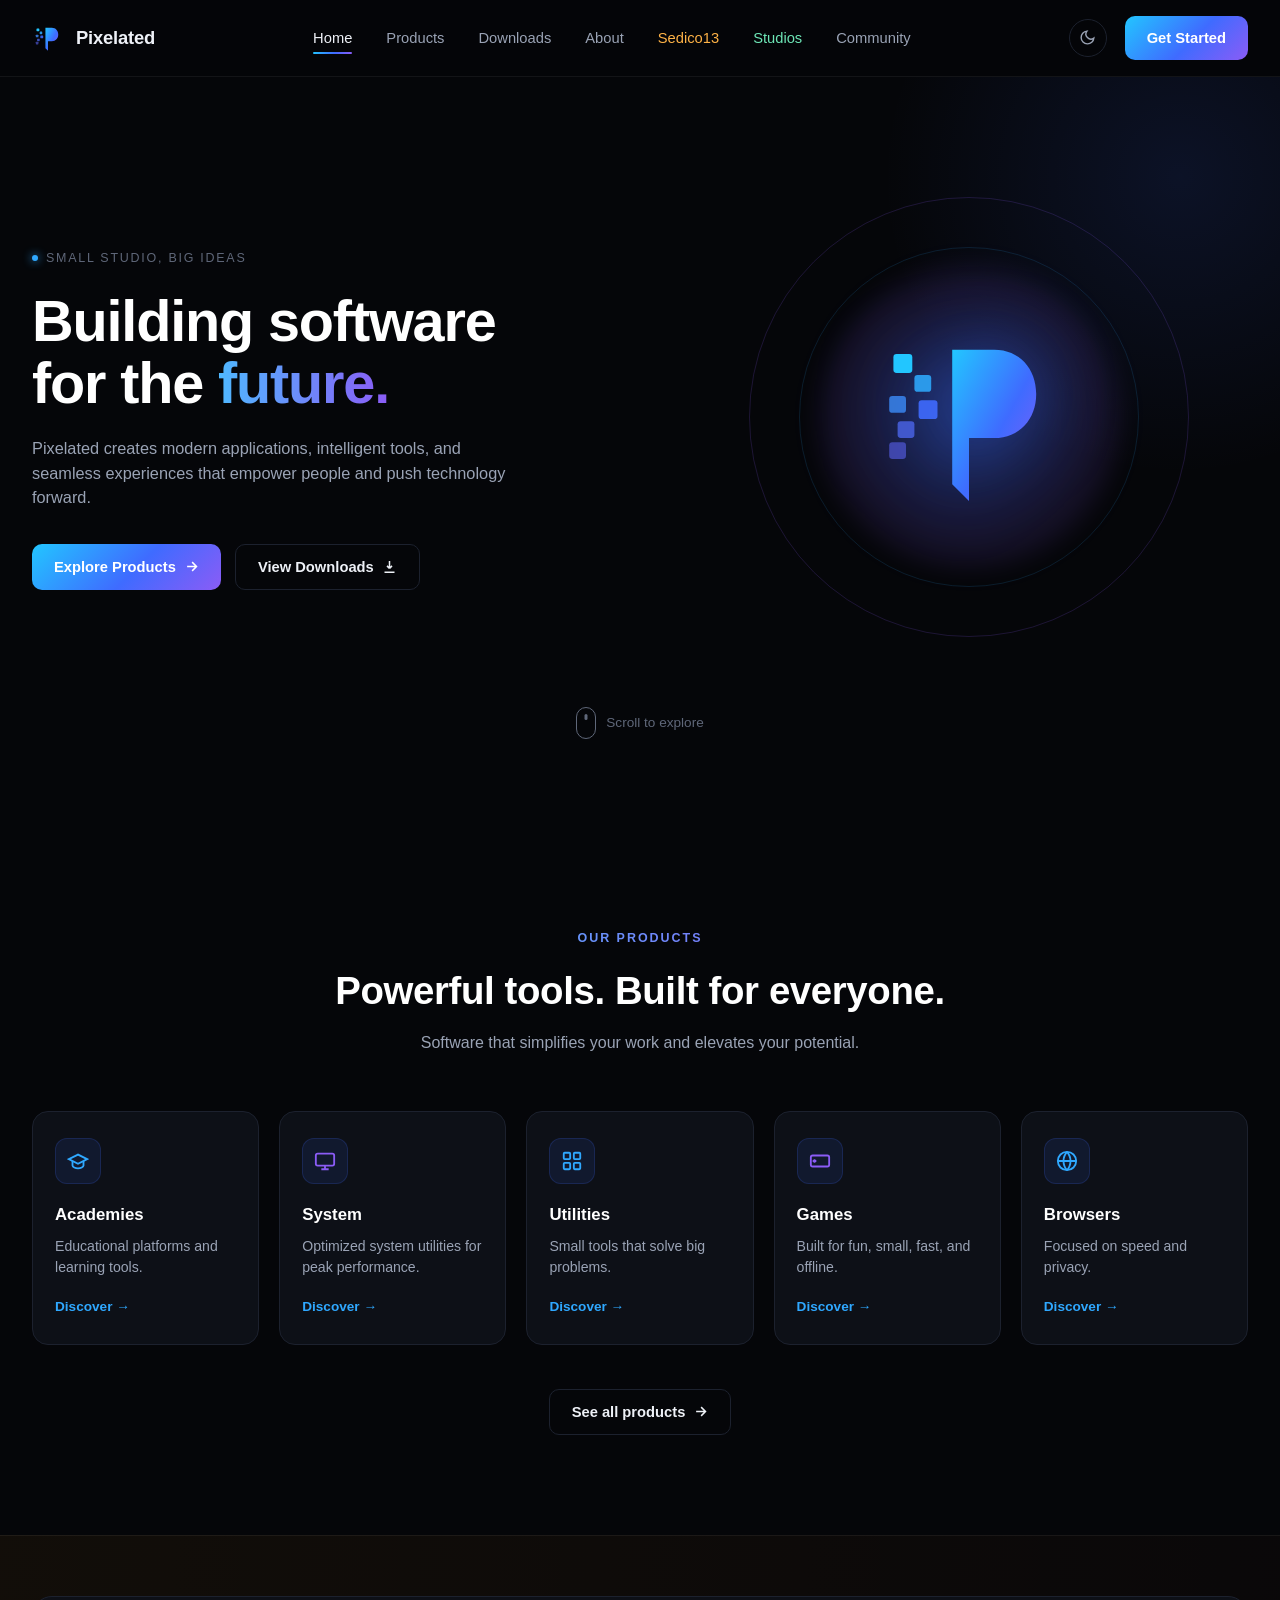
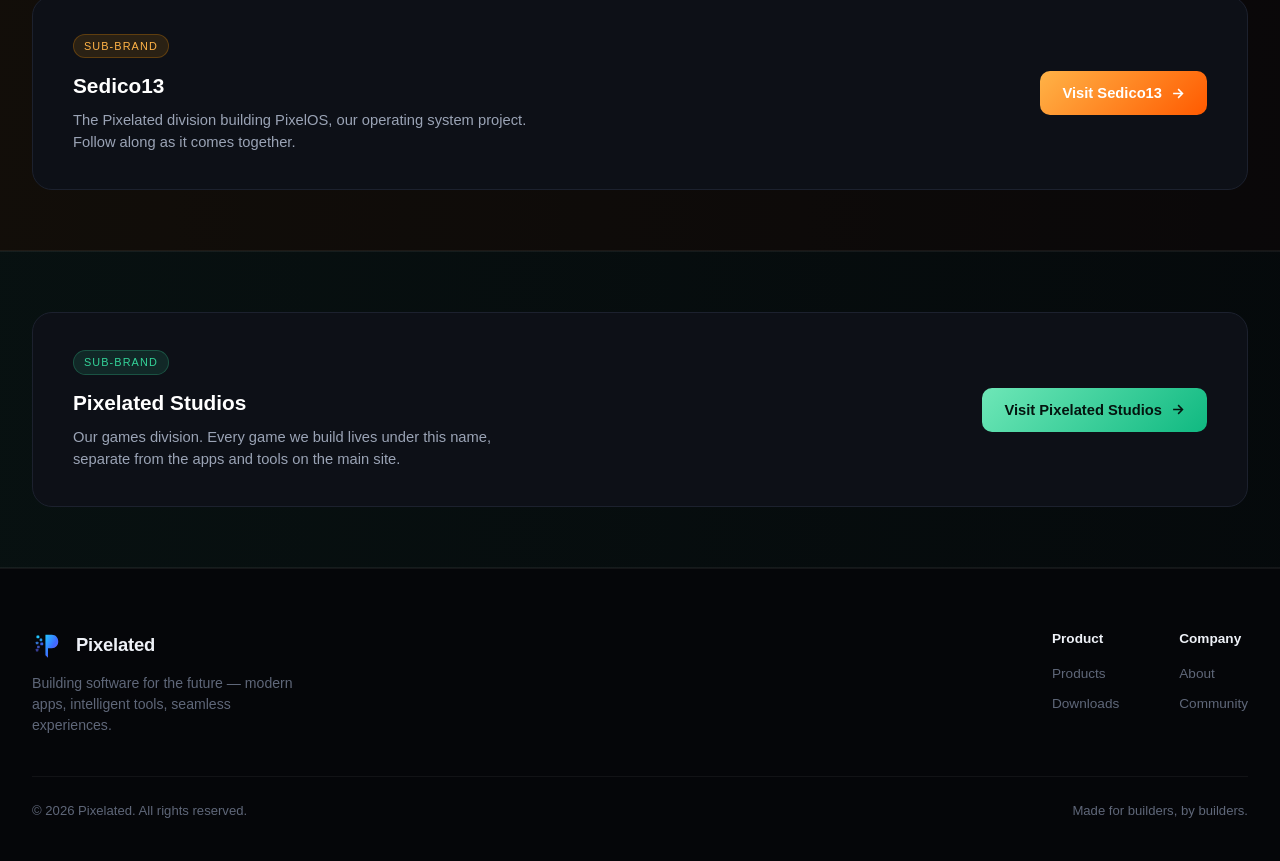
==== index.html @ 82d4dce5 "release" ====
<!DOCTYPE html>
<html lang="en">
<head>
<meta charset="UTF-8">
<meta name="viewport" content="width=device-width, initial-scale=1.0">
<title>Pixelated — Building software for the future</title>
<link rel="icon" type="image/png" href="assets/icon/logo.png">
<link rel="stylesheet" href="css/style.css">
</head>
<body>

<header>
  <nav class="wrap">
    <a href="index.html" class="brand">
      <svg viewBox="0 0 100 100" class="pixelated-logo-svg" aria-hidden="true"><defs><linearGradient id="pGradNAV" x1="0%" y1="0%" x2="100%" y2="100%"><stop offset="0%" stop-color="#22c6ff"/><stop offset="55%" stop-color="#3f6bff"/><stop offset="100%" stop-color="#8b5cf6"/></linearGradient></defs><rect x="14" y="20" width="9" height="9" rx="1.5" fill="#22c6ff"/><rect x="24" y="30" width="8" height="8" rx="1.5" fill="#2ea3f5" opacity="0.92"/><rect x="12" y="40" width="8" height="8" rx="1.5" fill="#3a86f0" opacity="0.85"/><rect x="26" y="42" width="9" height="9" rx="1.5" fill="#3f6bff" opacity="0.9"/><rect x="16" y="52" width="8" height="8" rx="1.5" fill="#4f6bf5" opacity="0.75"/><rect x="12" y="62" width="8" height="8" rx="1.5" fill="#5a63f0" opacity="0.6"/><path d="M42 18 H62 C74 18 82 27 82 39 C82 51 74 60 62 60 H50 V90 L42 82 Z" fill="url(#pGradNAV)"/></svg>
      Pixelated
    </a>
    <ul class="nav-links">
      <li><a href="index.html" class="active">Home</a></li>
      <li><a href="products.html">Products</a></li>
      <li><a href="downloads/index.html">Downloads</a></li>
      <li><a href="about.html">About</a></li>
      <li><a href="sedico13.html" style="color:#ffb347;">Sedico13</a></li>
      <li><a href="pixelated-studios.html" style="color:#6ee7b7;">Studios</a></li>
      <li><a href="community.html">Community</a></li>
    </ul>
    <div class="nav-right">
      <button class="icon-btn" aria-label="Toggle theme">
        <svg width="17" height="17" viewBox="0 0 24 24" fill="none" stroke="currentColor" stroke-width="2"><path d="M21 12.79A9 9 0 1 1 11.21 3 7 7 0 0 0 21 12.79z"/></svg>
      </button>
      <a href="downloads/index.html" class="btn btn-primary">Get Started</a>
    </div>
  </nav>
</header>

<main>
  <!-- HERO -->
  <section class="hero" id="home">
    <div class="wrap hero-grid">
      <div>
        <div class="eyebrow-dot"><span class="dot"></span> Small studio, big ideas</div>
        <h1 class="hero-title">Building software<br>for the <span class="grad">future.</span></h1>
        <p class="lead">Pixelated creates modern applications, intelligent tools, and seamless experiences that empower people and push technology forward.</p>
        <div class="hero-cta">
          <a href="products.html" class="btn btn-primary">Explore Products
            <svg width="15" height="15" viewBox="0 0 24 24" fill="none" stroke="currentColor" stroke-width="2.4"><path d="M5 12h14M13 5l7 7-7 7"/></svg>
          </a>
          <a href="downloads/index.html" class="btn btn-outline">View Downloads
            <svg width="15" height="15" viewBox="0 0 24 24" fill="none" stroke="currentColor" stroke-width="2.4"><path d="M12 3v12m0 0l-4-4m4 4l4-4M4 21h16"/></svg>
          </a>
        </div>
      </div>

      <div class="hero-visual">
        <div class="orbit-ring"></div>
        <div class="orbit-ring r2"></div>
        <div class="glow-blob"></div>
        <svg viewBox="0 0 100 100" class="hero-logo" role="img" aria-label="Pixelated logo">
          <defs>
            <linearGradient id="pGradHero" x1="0%" y1="0%" x2="100%" y2="100%">
              <stop offset="0%" stop-color="#22c6ff"/>
              <stop offset="55%" stop-color="#3f6bff"/>
              <stop offset="100%" stop-color="#8b5cf6"/>
            </linearGradient>
          </defs>
          <rect x="14" y="20" width="9" height="9" rx="1.5" fill="#22c6ff"/>
          <rect x="24" y="30" width="8" height="8" rx="1.5" fill="#2ea3f5" opacity="0.92"/>
          <rect x="12" y="40" width="8" height="8" rx="1.5" fill="#3a86f0" opacity="0.85"/>
          <rect x="26" y="42" width="9" height="9" rx="1.5" fill="#3f6bff" opacity="0.9"/>
          <rect x="16" y="52" width="8" height="8" rx="1.5" fill="#4f6bf5" opacity="0.75"/>
          <rect x="12" y="62" width="8" height="8" rx="1.5" fill="#5a63f0" opacity="0.6"/>
          <path d="M42 18 H62 C74 18 82 27 82 39 C82 51 74 60 62 60 H50 V90 L42 82 Z" fill="url(#pGradHero)"/>
        </svg>
      </div>
    </div>

    <div class="scroll-cue"><div class="mouse"></div> Scroll to explore</div>
  </section>

  <!-- PRODUCTS -->
  <section class="section" id="products">
    <div class="wrap">
      <div class="section-head">
        <span class="eyebrow">Our Products</span>
        <h2>Powerful tools. Built for everyone.</h2>
        <p>Software that simplifies your work and elevates your potential.</p>
      </div>

      <div class="cards">
        <div class="card">
          <div class="card-icon"><svg viewBox="0 0 24 24" fill="none" stroke="var(--blue)" stroke-width="2"><path d="M22 10L12 5 2 10l10 5 10-5z"/><path d="M6 12v5c0 1.5 3 3 6 3s6-1.5 6-3v-5"/></svg></div>
          <h3>Academies</h3>
          <p>Educational platforms and learning tools.</p>
          <a href="products.html" class="discover">Discover →</a>
        </div>
        <div class="card">
          <div class="card-icon"><svg viewBox="0 0 24 24" fill="none" stroke="var(--purple)" stroke-width="2"><rect x="2" y="4" width="20" height="13" rx="2"/><path d="M8 21h8M12 17v4"/></svg></div>
          <h3>System</h3>
          <p>Optimized system utilities for peak performance.</p>
          <a href="products.html" class="discover">Discover →</a>
        </div>
        <div class="card">
          <div class="card-icon"><svg viewBox="0 0 24 24" fill="none" stroke="var(--blue)" stroke-width="2"><rect x="3" y="3" width="7" height="7" rx="1"/><rect x="14" y="3" width="7" height="7" rx="1"/><rect x="3" y="14" width="7" height="7" rx="1"/><rect x="14" y="14" width="7" height="7" rx="1"/></svg></div>
          <h3>Utilities</h3>
          <p>Small tools that solve big problems.</p>
          <a href="products.html" class="discover">Discover →</a>
        </div>
        <div class="card">
          <div class="card-icon"><svg viewBox="0 0 24 24" fill="none" stroke="var(--purple)" stroke-width="2"><rect x="2" y="6" width="20" height="12" rx="2"/><path d="M6 10v4M4 12h4M15 11h.01M18 13h.01"/></svg></div>
          <h3>Games</h3>
          <p>Built for fun, small, fast, and offline.</p>
          <a href="products.html" class="discover">Discover →</a>
        </div>
        <div class="card">
          <div class="card-icon"><svg viewBox="0 0 24 24" fill="none" stroke="var(--blue)" stroke-width="2"><circle cx="12" cy="12" r="10"/><path d="M2 12h20M12 2a15 15 0 010 20M12 2a15 15 0 000 20"/></svg></div>
          <h3>Browsers</h3>
          <p>Focused on speed and privacy.</p>
          <a href="products.html" class="discover">Discover →</a>
        </div>
      </div>

      <div style="text-align:center; margin-top:44px;">
        <a href="products.html" class="btn btn-outline">See all products
          <svg width="15" height="15" viewBox="0 0 24 24" fill="none" stroke="currentColor" stroke-width="2.4"><path d="M5 12h14M13 5l7 7-7 7"/></svg>
        </a>
      </div>
    </div>
  </section>
</main>

<section class="sub-brand-strip">
  <div class="wrap">
    <div class="sub-brand-card">
      <div class="sub-brand-text">
        <span class="badge">Sub-brand</span>
        <h3>Sedico13</h3>
        <p>The Pixelated division building PixelOS, our operating system project. Follow along as it comes together.</p>
      </div>
      <a href="sedico13.html" class="btn btn-sedico">Visit Sedico13
        <svg width="15" height="15" viewBox="0 0 24 24" fill="none" stroke="currentColor" stroke-width="2.4"><path d="M5 12h14M13 5l7 7-7 7"/></svg>
      </a>
    </div>
  </div>
</section>

<section class="sub-brand-strip studios">
  <div class="wrap">
    <div class="sub-brand-card">
      <div class="sub-brand-text">
        <span class="badge">Sub-brand</span>
        <h3>Pixelated Studios</h3>
        <p>Our games division. Every game we build lives under this name, separate from the apps and tools on the main site.</p>
      </div>
      <a href="pixelated-studios.html" class="btn btn-studios">Visit Pixelated Studios
        <svg width="15" height="15" viewBox="0 0 24 24" fill="none" stroke="currentColor" stroke-width="2.4"><path d="M5 12h14M13 5l7 7-7 7"/></svg>
      </a>
    </div>
  </div>
</section>

<footer>
  <div class="wrap">
    <div class="footer-top">
      <div class="footer-brand">
        <div class="brand"><svg viewBox="0 0 100 100" class="pixelated-logo-svg" aria-hidden="true"><defs><linearGradient id="pGradNAV" x1="0%" y1="0%" x2="100%" y2="100%"><stop offset="0%" stop-color="#22c6ff"/><stop offset="55%" stop-color="#3f6bff"/><stop offset="100%" stop-color="#8b5cf6"/></linearGradient></defs><rect x="14" y="20" width="9" height="9" rx="1.5" fill="#22c6ff"/><rect x="24" y="30" width="8" height="8" rx="1.5" fill="#2ea3f5" opacity="0.92"/><rect x="12" y="40" width="8" height="8" rx="1.5" fill="#3a86f0" opacity="0.85"/><rect x="26" y="42" width="9" height="9" rx="1.5" fill="#3f6bff" opacity="0.9"/><rect x="16" y="52" width="8" height="8" rx="1.5" fill="#4f6bf5" opacity="0.75"/><rect x="12" y="62" width="8" height="8" rx="1.5" fill="#5a63f0" opacity="0.6"/><path d="M42 18 H62 C74 18 82 27 82 39 C82 51 74 60 62 60 H50 V90 L42 82 Z" fill="url(#pGradNAV)"/></svg>Pixelated</div>
        <p>Building software for the future — modern apps, intelligent tools, seamless experiences.</p>
      </div>
      <div class="footer-cols">
        <div class="footer-col">
          <h4>Product</h4>
          <a href="products.html">Products</a>
          <a href="downloads/index.html">Downloads</a>
        </div>
        <div class="footer-col">
          <h4>Company</h4>
          <a href="about.html">About</a>
          <a href="community.html">Community</a>
        </div>
      </div>
    </div>
    <div class="footer-bottom">
      <span>© 2026 Pixelated. All rights reserved.</span>
      <span>Made for builders, by builders.</span>
    </div>
  </div>
</footer>

</body>
</html>
---- css/style.css ----
:root{
  --bg: #050609;
  --bg-2: #0a0c12;
  --panel: #0d1017;
  --panel-border: #1c212e;
  --text: #eef1f7;
  --text-dim: #9aa3b5;
  --text-faint: #5f6779;
  --blue: #2fa8ff;
  --blue-2: #3f6bff;
  --purple: #8b5cf6;
  --grad: linear-gradient(135deg, #22c6ff 0%, #3f6bff 55%, #8b5cf6 100%);
  --grad-text: linear-gradient(90deg, #4fb8ff, #8b5cf6);
  --radius: 16px;
}

* { margin:0; padding:0; box-sizing:border-box; }
html { scroll-behavior: smooth; }

body{
  background: var(--bg);
  color: var(--text);
  font-family: -apple-system, BlinkMacSystemFont, "Segoe UI", Inter, Roboto, Helvetica, Arial, sans-serif;
  line-height: 1.5;
  overflow-x: hidden;
}

a { color: inherit; text-decoration: none; }
ul { list-style: none; }
button { font-family: inherit; cursor: pointer; }

.wrap { max-width: 1280px; margin: 0 auto; padding: 0 32px; }

/* ---------- NAV ---------- */
header{
  position: sticky;
  top: 0;
  z-index: 100;
  background: rgba(5,6,9,0.75);
  backdrop-filter: blur(14px);
  -webkit-backdrop-filter: blur(14px);
  border-bottom: 1px solid rgba(255,255,255,0.06);
}
nav{
  display:flex;
  align-items:center;
  justify-content:space-between;
  height: 76px;
}
.brand{
  display:flex;
  align-items:center;
  gap: 12px;
  font-weight: 700;
  font-size: 1.15rem;
  letter-spacing: -0.01em;
}
.brand .pixelated-logo-svg{ width: 32px; height: 32px; flex-shrink: 0; display:block; }

.nav-links{
  display:flex;
  align-items:center;
  gap: 34px;
  font-size: 0.92rem;
  color: var(--text-dim);
}
.nav-links a{
  position: relative;
  padding: 6px 0;
  transition: color .2s ease;
}
.nav-links a:hover, .nav-links a:focus-visible{ color: var(--text); }
.nav-links a.active{ color: var(--text); }
.nav-links a.active::after{
  content:"";
  position:absolute;
  left:0; right:0; bottom:-2px;
  height:2px;
  background: var(--grad);
  border-radius: 2px;
}

.nav-right{ display:flex; align-items:center; gap: 18px; }

.icon-btn{
  width: 38px; height: 38px;
  border-radius: 50%;
  display:flex; align-items:center; justify-content:center;
  background: transparent;
  border: 1px solid var(--panel-border);
  color: var(--text-dim);
  transition: border-color .2s ease, color .2s ease;
}
.icon-btn:hover{ color: var(--text); border-color: #333c50; }

.btn{
  display:inline-flex;
  align-items:center;
  gap: 8px;
  padding: 11px 22px;
  border-radius: 10px;
  font-size: 0.92rem;
  font-weight: 600;
  border: none;
  white-space: nowrap;
}
.btn-primary{
  background: var(--grad);
  color: #fff;
  box-shadow: 0 0 0 rgba(63,107,255,0);
  transition: box-shadow .25s ease, transform .2s ease;
}
.btn-primary:hover{
  box-shadow: 0 6px 24px rgba(63,107,255,0.35);
  transform: translateY(-1px);
}
.btn-outline{
  background: transparent;
  color: var(--text);
  border: 1px solid var(--panel-border);
  transition: border-color .2s ease, background .2s ease;
}
.btn-outline:hover{ border-color: #3a4358; background: rgba(255,255,255,0.02); }

:focus-visible{ outline: 2px solid var(--blue); outline-offset: 2px; }

/* ---------- HERO ---------- */
.hero{
  position: relative;
  padding: 110px 0 90px;
  overflow: hidden;
}
.hero::before{
  content:"";
  position:absolute;
  top:-200px; right:-200px;
  width:600px; height:600px;
  background: radial-gradient(circle, rgba(63,107,255,0.12), transparent 70%);
  pointer-events:none;
  animation: driftGlow 12s ease-in-out infinite;
}
@keyframes driftGlow{
  0%, 100% { transform: translate(0,0); }
  50% { transform: translate(-30px, 30px); }
}
.hero-grid{
  display:grid;
  grid-template-columns: 1.05fr 0.95fr;
  gap: 40px;
  align-items:center;
}
.eyebrow-dot{
  display:inline-flex;
  align-items:center;
  gap: 8px;
  font-size: 0.78rem;
  letter-spacing: 0.14em;
  color: var(--text-faint);
  text-transform: uppercase;
  margin-bottom: 22px;
}
.eyebrow-dot span.dot{
  width:6px; height:6px; border-radius:50%;
  background: var(--blue);
  box-shadow: 0 0 10px var(--blue);
}

h1.hero-title{
  font-size: clamp(2.4rem, 5vw, 3.6rem);
  line-height: 1.08;
  font-weight: 800;
  letter-spacing: -0.02em;
  color: #fff;
}
h1.hero-title .grad{
  background: var(--grad-text);
  -webkit-background-clip: text;
  background-clip: text;
  color: transparent;
}

.hero p.lead{
  margin-top: 22px;
  max-width: 480px;
  color: var(--text-dim);
  font-size: 1.02rem;
}

.hero-cta{
  display:flex;
  gap: 14px;
  margin-top: 34px;
}

.hero-visual{
  position: relative;
  height: 460px;
  display:flex;
  align-items:center;
  justify-content:center;
}
.orbit-ring{
  position:absolute;
  width: 440px; height: 440px;
  border-radius: 50%;
  border: 1px solid rgba(139,92,246,0.18);
}
.orbit-ring.r2{ width: 340px; height: 340px; border-color: rgba(47,168,255,0.14); }
.glow-blob{
  position:absolute;
  width: 320px; height: 320px;
  background: radial-gradient(circle, rgba(63,107,255,0.35), rgba(139,92,246,0.12) 60%, transparent 72%);
  filter: blur(10px);
  border-radius: 50%;
}
.hero-logo{
  position: relative;
  width: 210px;
  height: 210px;
  display: block;
  animation: float 6s ease-in-out infinite;
  filter: drop-shadow(0 0 40px rgba(63,107,255,0.45));
}
@keyframes float{
  0%, 100% { transform: translateY(0px); }
  50% { transform: translateY(-14px); }
}

.scroll-cue{
  display:flex;
  align-items:center;
  gap: 10px;
  justify-content:center;
  margin-top: 60px;
  color: var(--text-faint);
  font-size: 0.85rem;
}
.mouse{
  width: 20px; height: 32px;
  border: 1px solid var(--text-faint);
  border-radius: 12px;
  position: relative;
}
.mouse::after{
  content:"";
  position:absolute;
  top: 6px; left: 50%;
  width: 3px; height: 6px;
  background: var(--text-faint);
  border-radius: 2px;
  transform: translateX(-50%);
  animation: scrollcue 1.8s ease-in-out infinite;
}
@keyframes scrollcue{
  0% { opacity: 1; transform: translate(-50%, 0); }
  60% { opacity: 0; transform: translate(-50%, 8px); }
  100% { opacity: 0; }
}

/* ---------- GENERIC PAGE HEADER (About/Contact/Downloads) ---------- */
.page-hero{
  padding: 70px 0 50px;
  text-align: center;
  border-bottom: 1px solid rgba(255,255,255,0.05);
}
.page-hero h1{
  font-size: clamp(2rem, 4vw, 2.8rem);
  font-weight: 800;
  letter-spacing: -0.02em;
  color: #fff;
  margin-bottom: 14px;
}
.page-hero p{ color: var(--text-dim); max-width: 560px; margin: 0 auto; }

/* ---------- SECTIONS ---------- */
.section{ padding: 100px 0; }
.section-alt{ background: var(--bg-2); border-top: 1px solid rgba(255,255,255,0.05); border-bottom: 1px solid rgba(255,255,255,0.05); }

.section-head{ text-align:center; max-width: 620px; margin: 0 auto 56px; }
.eyebrow{
  display:block;
  font-size: 0.78rem;
  letter-spacing: 0.16em;
  text-transform: uppercase;
  font-weight: 700;
  margin-bottom: 14px;
  background: var(--grad-text);
  -webkit-background-clip: text;
  background-clip: text;
  color: transparent;
}
.section-head h2{
  font-size: clamp(1.8rem, 3.2vw, 2.4rem);
  font-weight: 800;
  letter-spacing: -0.01em;
  color: #fff;
  margin-bottom: 12px;
}
.section-head p{ color: var(--text-dim); font-size: 1rem; }

/* ---------- PRODUCT CARDS ---------- */
.cards{
  display: grid;
  grid-template-columns: repeat(5, 1fr);
  gap: 20px;
}
.card{
  background: var(--panel);
  border: 1px solid var(--panel-border);
  border-radius: var(--radius);
  padding: 26px 22px;
  transition: transform .25s ease, border-color .25s ease, background .25s ease;
}
.card:hover{
  transform: translateY(-4px);
  border-color: #333c58;
  background: #10131c;
  box-shadow: 0 12px 30px rgba(63,107,255,0.12);
}
.card-icon{
  width: 46px; height: 46px;
  border-radius: 12px;
  display:flex; align-items:center; justify-content:center;
  background: rgba(63,107,255,0.1);
  border: 1px solid rgba(63,107,255,0.18);
  margin-bottom: 18px;
}
.card-icon svg{ width: 22px; height: 22px; }
.card h3{ font-size: 1.05rem; font-weight: 700; margin-bottom: 8px; color: #fff; }
.card p{ color: var(--text-dim); font-size: 0.88rem; margin-bottom: 16px; }
.card .discover{
  font-size: 0.85rem;
  font-weight: 600;
  color: var(--blue);
  display:inline-flex;
  align-items:center;
  gap: 6px;
  transition: gap .2s ease;
}
.card .discover:hover{ gap: 10px; }

/* ---------- PRODUCT CATEGORY CARDS (products.html) ---------- */
.cat-grid{
  display:grid;
  grid-template-columns: repeat(3, 1fr);
  gap: 20px;
  max-width: 1000px;
  margin: 0 auto;
}
.cat-card{
  background: var(--panel);
  border: 1px solid var(--panel-border);
  border-radius: var(--radius);
  padding: 30px 26px;
  display:flex;
  flex-direction:column;
  transition: transform .25s ease, border-color .25s ease, background .25s ease;
}
.cat-card:hover{
  transform: translateY(-4px);
  border-color: #333c58;
  background: #10131c;
}
.cat-icon{
  width: 50px; height: 50px;
  border-radius: 13px;
  display:flex; align-items:center; justify-content:center;
  margin-bottom: 20px;
}
.cat-icon svg{ width: 24px; height: 24px; }
.cat-icon-blue{ background: rgba(47,168,255,0.1); border: 1px solid rgba(47,168,255,0.2); color: var(--blue); }
.cat-icon-purple{ background: rgba(139,92,246,0.1); border: 1px solid rgba(139,92,246,0.2); color: var(--purple); }
.cat-card h3{ font-size: 1.1rem; font-weight: 700; color:#fff; margin-bottom: 8px; }
.cat-card p{ color: var(--text-dim); font-size: 0.88rem; margin-bottom: 18px; flex-grow: 1; }
.cat-count{ font-size: 0.78rem; color: var(--text-faint); margin-bottom: 14px; }
.cat-card .discover{
  font-size: 0.85rem;
  font-weight: 600;
  color: var(--blue);
  display:inline-flex;
  align-items:center;
  gap: 6px;
  transition: gap .2s ease;
}
.cat-card:hover .discover{ gap: 10px; }

/* ---------- DOWNLOADS / APP CARDS ---------- */
.app-list{ display:flex; flex-direction:column; gap:20px; max-width:900px; margin:0 auto; }

.app-card{
  background: var(--panel);
  border: 1px solid var(--panel-border);
  border-radius: 20px;
  padding: 32px;
  display:grid;
  grid-template-columns: 64px 1fr auto;
  gap: 24px;
  align-items:center;
}
.app-icon{
  width: 64px; height: 64px;
  border-radius: 16px;
  background: var(--grad);
  display:flex; align-items:center; justify-content:center;
  font-weight: 800;
  font-size: 1.4rem;
  color:#fff;
  overflow: hidden;
}
.app-icon img{ width:100%; height:100%; object-fit:cover; }
.app-info h3{ font-size: 1.15rem; font-weight: 700; color:#fff; margin-bottom: 4px; }
.app-info p{ color: var(--text-dim); font-size: 0.9rem; max-width: 460px; }
.app-tags{ display:flex; gap:8px; margin-top: 10px; flex-wrap: wrap; }
.tag{
  font-size: 0.72rem;
  padding: 4px 10px;
  border-radius: 999px;
  border: 1px solid var(--panel-border);
  color: var(--text-faint);
}
.dl-group{ display:flex; gap: 10px; flex-wrap: wrap; justify-content:flex-end; }
.dl-btn{
  display:flex;
  align-items:center;
  gap: 8px;
  padding: 10px 16px;
  border-radius: 10px;
  border: 1px solid var(--panel-border);
  background: rgba(255,255,255,0.02);
  font-size: 0.85rem;
  font-weight: 600;
  color: var(--text);
  transition: border-color .2s ease, background .2s ease, transform .2s ease;
}
.dl-btn:hover{ border-color: #3a4358; background: rgba(255,255,255,0.05); transform: translateY(-1px); }
.dl-btn svg{ width:16px; height:16px; flex-shrink:0; }

.coming-soon{
  text-align:center;
  padding: 40px;
  color: var(--text-faint);
  border: 1px dashed var(--panel-border);
  border-radius: 20px;
  font-size: 0.9rem;
}

.state-msg{
  text-align:center;
  color: var(--text-faint);
  padding: 40px;
  font-size: 0.9rem;
}

/* ---------- ABOUT PAGE ---------- */
.about-grid{
  display:grid;
  grid-template-columns: repeat(3, 1fr);
  gap: 20px;
  max-width: 1000px;
  margin: 0 auto;
}
.about-card{
  background: var(--panel);
  border: 1px solid var(--panel-border);
  border-radius: var(--radius);
  padding: 28px;
  text-align:center;
}
.about-card .num{
  font-size: 1.8rem;
  font-weight: 800;
  background: var(--grad-text);
  -webkit-background-clip: text;
  background-clip: text;
  color: transparent;
  margin-bottom: 8px;
}
.about-card p{ color: var(--text-dim); font-size: 0.88rem; }

.prose{ max-width: 700px; margin: 0 auto; color: var(--text-dim); font-size: 1rem; }
.prose p{ margin-bottom: 18px; }
.prose strong{ color: var(--text); }

/* ---------- CONTACT PAGE ---------- */
.contact-grid{
  display:grid;
  grid-template-columns: 1fr 1fr;
  gap: 40px;
  max-width: 900px;
  margin: 0 auto;
  align-items:start;
}
.contact-form{ display:flex; flex-direction:column; gap:16px; }
.field label{
  display:block;
  font-size: 0.85rem;
  color: var(--text-dim);
  margin-bottom: 8px;
}
.field input, .field textarea{
  width: 100%;
  background: var(--panel);
  border: 1px solid var(--panel-border);
  border-radius: 10px;
  padding: 12px 14px;
  color: var(--text);
  font-family: inherit;
  font-size: 0.92rem;
  resize: vertical;
  transition: border-color .2s ease;
}
.field input:focus, .field textarea:focus{ border-color: var(--blue); outline: none; }
.contact-info{ display:flex; flex-direction:column; gap: 20px; }
.contact-info-item{
  background: var(--panel);
  border: 1px solid var(--panel-border);
  border-radius: var(--radius);
  padding: 22px;
}
.contact-info-item h4{ font-size: 0.95rem; color:#fff; margin-bottom: 6px; }
.contact-info-item p, .contact-info-item a{ color: var(--text-dim); font-size: 0.88rem; }
.contact-info-item a:hover{ color: var(--blue); }

/* ---------- FOOTER ---------- */
footer{
  padding: 60px 0 40px;
  border-top: 1px solid rgba(255,255,255,0.06);
}
.footer-top{
  display:flex;
  justify-content:space-between;
  align-items:flex-start;
  flex-wrap: wrap;
  gap: 40px;
  margin-bottom: 40px;
}
.footer-brand p{ color: var(--text-faint); font-size: 0.88rem; margin-top: 12px; max-width: 280px; }
.footer-cols{ display:flex; gap: 60px; flex-wrap: wrap; }
.footer-col h4{ font-size: 0.85rem; color: var(--text); margin-bottom: 14px; }
.footer-col a{
  display:block;
  color: var(--text-faint);
  font-size: 0.85rem;
  margin-bottom: 10px;
  transition: color .2s ease;
}
.footer-col a:hover{ color: var(--text-dim); }
.footer-bottom{
  display:flex;
  justify-content:space-between;
  align-items:center;
  flex-wrap: wrap;
  gap: 12px;
  padding-top: 24px;
  border-top: 1px solid rgba(255,255,255,0.05);
  color: var(--text-faint);
  font-size: 0.82rem;
}

/* ---------- SEDICO13 CROSS-LINK ---------- */
.sub-brand-strip{
  border-top: 1px solid rgba(255,255,255,0.06);
  border-bottom: 1px solid rgba(255,255,255,0.06);
  background: linear-gradient(90deg, rgba(255,153,0,0.05), rgba(255,90,0,0.02));
  padding: 60px 0;
}
.sub-brand-card{
  display:flex;
  align-items:center;
  justify-content:space-between;
  gap: 30px;
  flex-wrap: wrap;
  background: var(--panel);
  border: 1px solid var(--panel-border);
  border-radius: 20px;
  padding: 36px 40px;
}
.sub-brand-text h3{
  font-size: 1.3rem;
  font-weight: 800;
  color: #fff;
  margin-bottom: 8px;
}
.sub-brand-text .badge{
  display:inline-block;
  font-size: 0.68rem;
  letter-spacing: 0.1em;
  text-transform: uppercase;
  color: #ffb347;
  background: rgba(255,153,0,0.12);
  border: 1px solid rgba(255,153,0,0.25);
  padding: 3px 10px;
  border-radius: 999px;
  margin-bottom: 12px;
}
.sub-brand-text p{ color: var(--text-dim); max-width: 460px; font-size: 0.92rem; }
.btn-sedico{
  background: linear-gradient(135deg, #ffb347, #ff5a00);
  color: #fff;
  border: none;
  box-shadow: 0 0 0 rgba(255,90,0,0);
  transition: box-shadow .25s ease, transform .2s ease;
}
.btn-sedico:hover{
  box-shadow: 0 6px 24px rgba(255,90,0,0.35);
  transform: translateY(-1px);
}

.sub-brand-strip.studios{
  background: linear-gradient(90deg, rgba(52,211,153,0.05), rgba(16,185,129,0.02));
}
.studios .badge{
  color: #34d399;
  background: rgba(52,211,153,0.12);
  border: 1px solid rgba(52,211,153,0.25);
}
.btn-studios{
  background: linear-gradient(135deg, #6ee7b7, #10b981);
  color: #04150f;
  border: none;
  box-shadow: 0 0 0 rgba(16,185,129,0);
  transition: box-shadow .25s ease, transform .2s ease;
}
.btn-studios:hover{
  box-shadow: 0 6px 24px rgba(16,185,129,0.35);
  transform: translateY(-1px);
}

/* ---------- RESPONSIVE ---------- */
@media (max-width: 980px){
  .nav-links{ display:none; }
  .hero-grid{ grid-template-columns: 1fr; }
  .hero-visual{ height: 320px; order:-1; }
  .cards{ grid-template-columns: repeat(2, 1fr); }
  .app-card{ grid-template-columns: 1fr; text-align:left; }
  .dl-group{ justify-content:flex-start; }
  .about-grid{ grid-template-columns: 1fr; }
  .contact-grid{ grid-template-columns: 1fr; }
  .cat-grid{ grid-template-columns: 1fr 1fr; }
}
@media (max-width: 560px){
  .wrap{ padding: 0 20px; }
  .cards{ grid-template-columns: 1fr; }
  .cat-grid{ grid-template-columns: 1fr; }
  .hero-cta{ flex-direction: column; }
  .hero-cta .btn{ width:100%; justify-content:center; }
}

@media (prefers-reduced-motion: reduce){
  *{ animation: none !important; transition: none !important; }
}
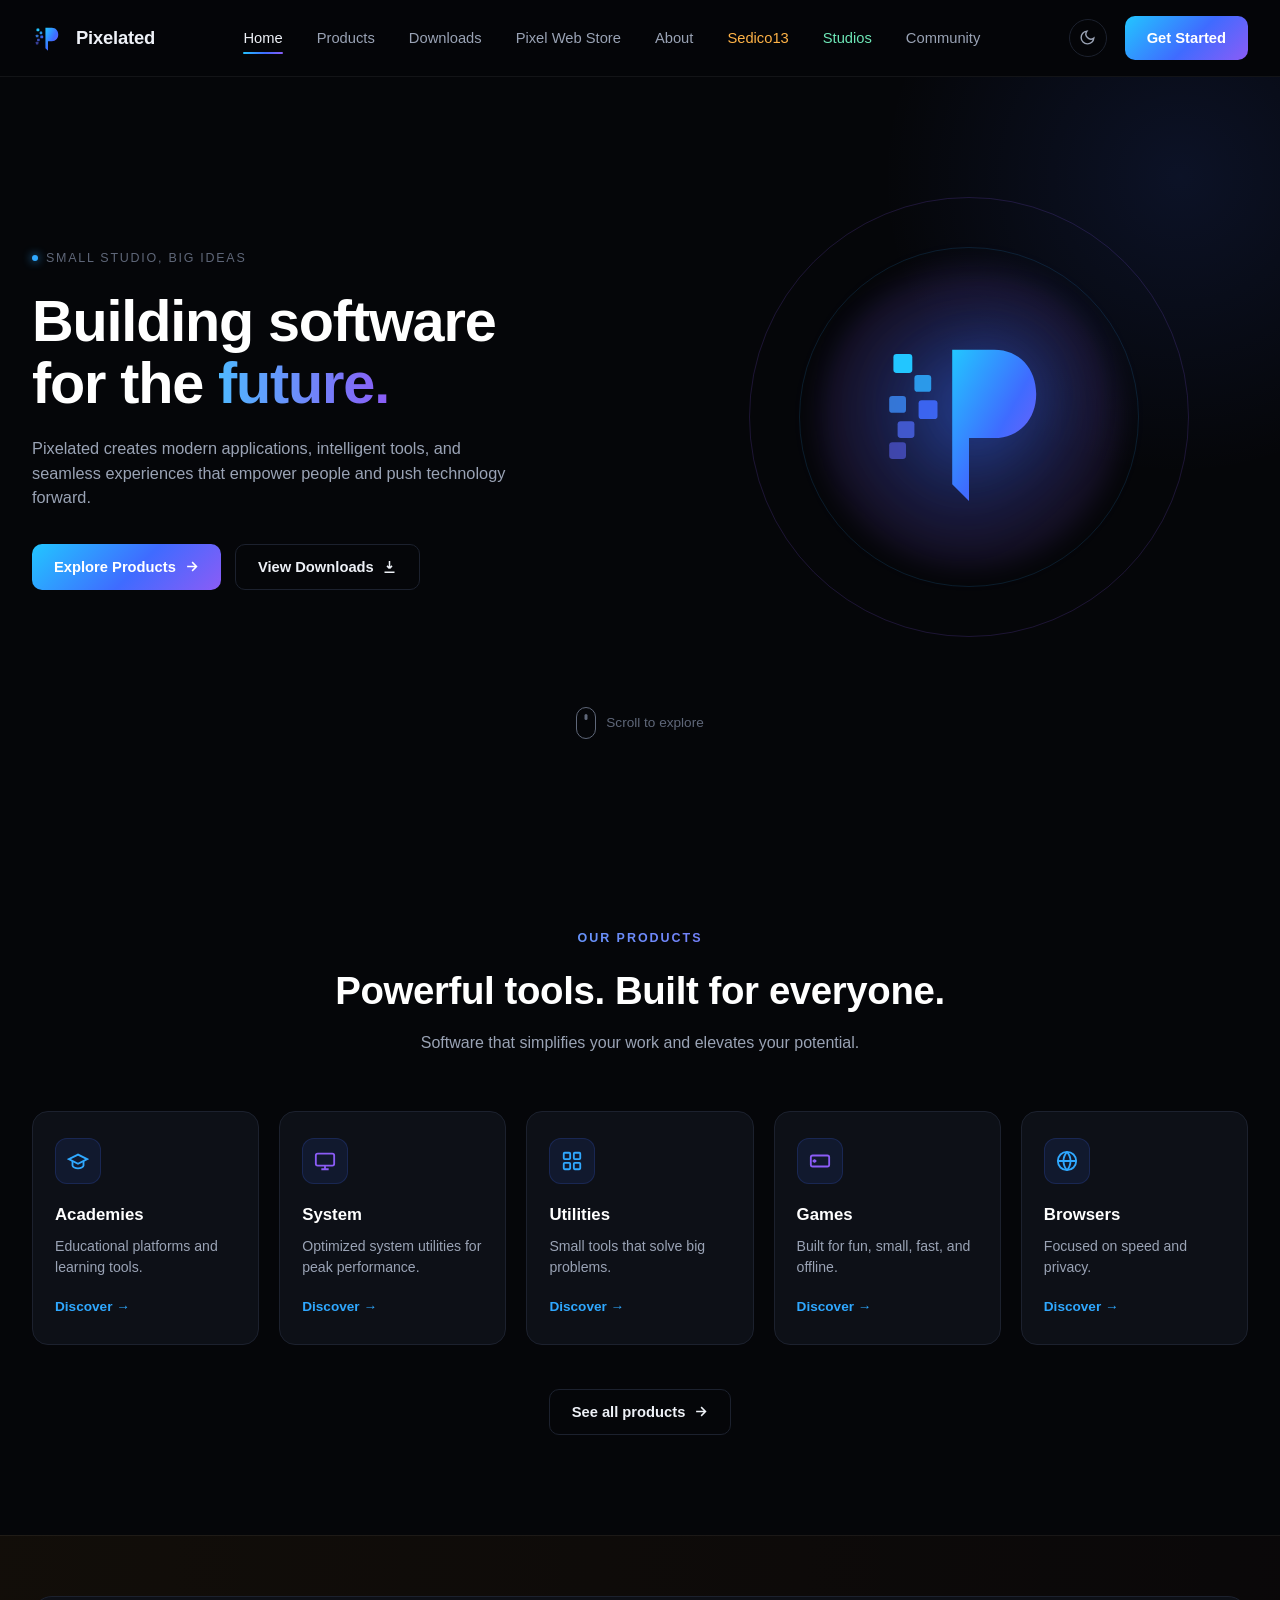
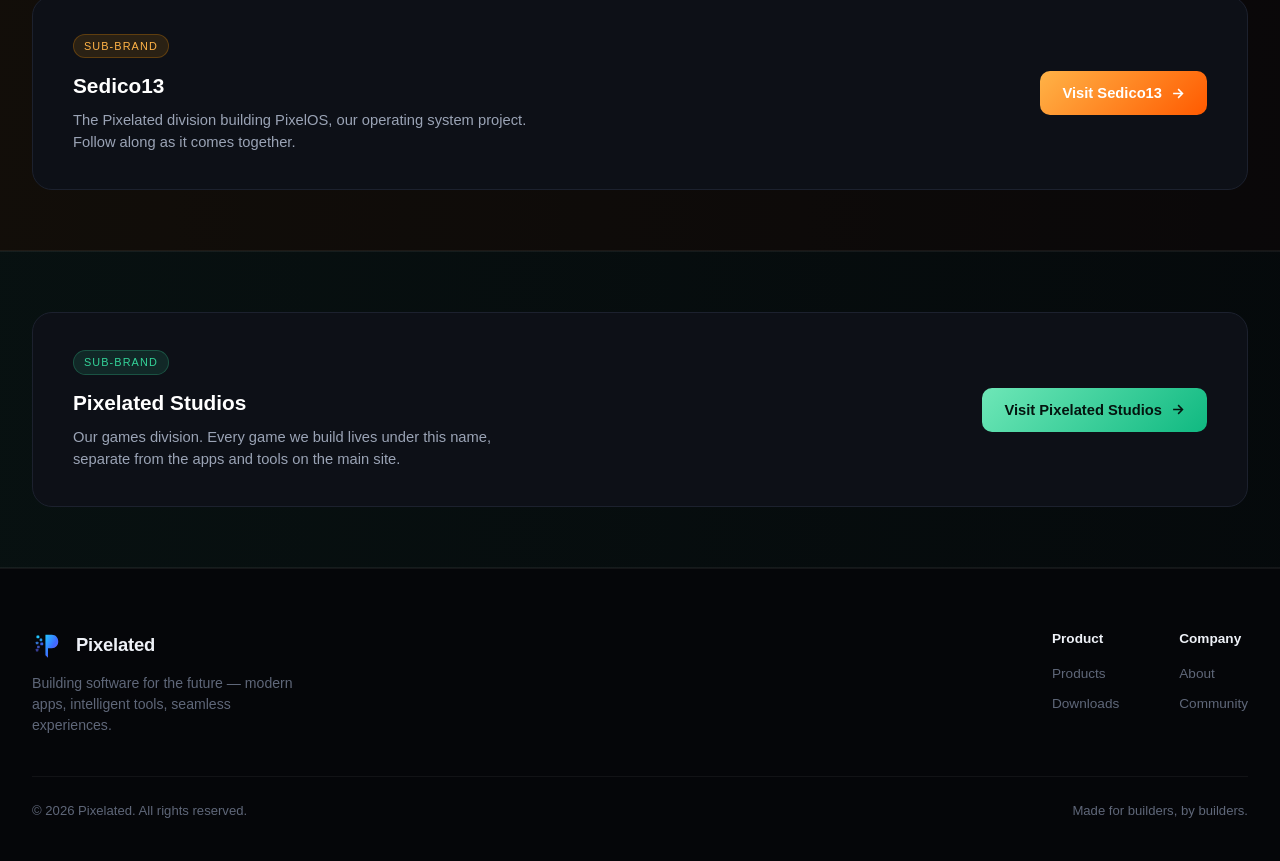
==== commit 8baa08e0: "update2" ====
--- a/index.html
+++ b/index.html
@@ -19,6 +19,7 @@
       <li><a href="index.html" class="active">Home</a></li>
       <li><a href="products.html">Products</a></li>
       <li><a href="downloads/index.html">Downloads</a></li>
+      <li><a href="store.html">Pixel Web Store</a></li>
       <li><a href="about.html">About</a></li>
       <li><a href="sedico13.html" style="color:#ffb347;">Sedico13</a></li>
       <li><a href="pixelated-studios.html" style="color:#6ee7b7;">Studios</a></li>
